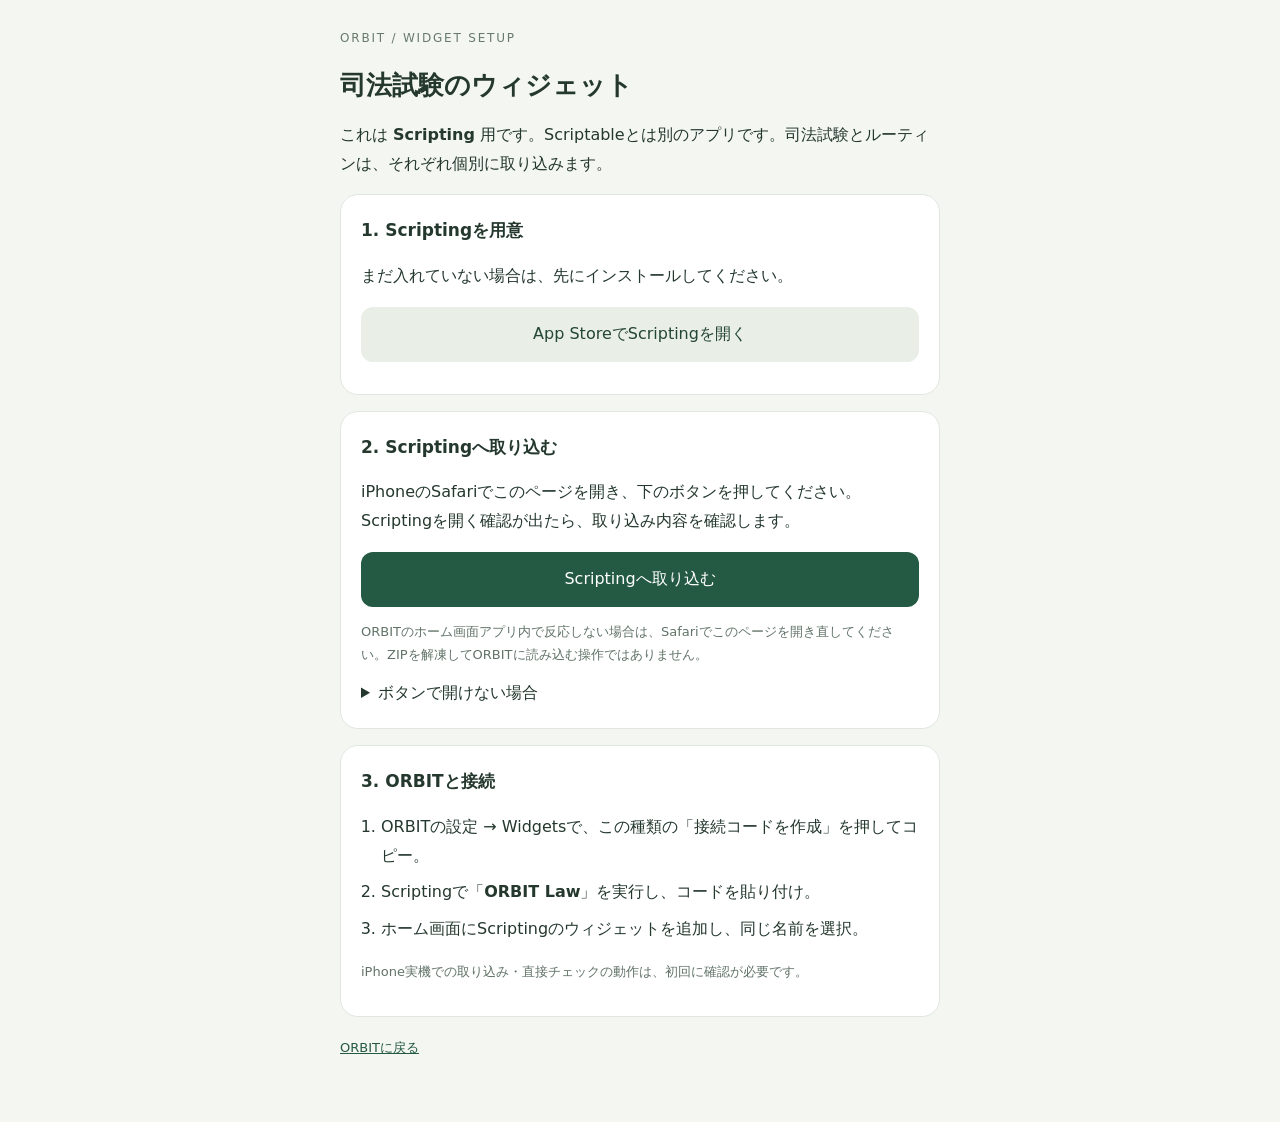
==== widget-install.html @ 0ee0aef5 "Add explicit Scripting import guide and URL-copy fallback" ====
<!doctype html>
<html lang="ja"><head><meta charset="utf-8"><meta name="viewport" content="width=device-width,initial-scale=1"><meta name="theme-color" content="#173f36"><title>ORBIT — ウィジェットの取り込み</title><style>
*{box-sizing:border-box}body{margin:0;background:#f4f6f1;color:#24382e;font-family:system-ui,-apple-system,sans-serif;line-height:1.8}main{max-width:640px;margin:auto;padding:28px 20px 60px}a{color:#245a43}header{font-size:12px;letter-spacing:.15em;color:#687a6c}h1{font-size:26px;line-height:1.4}h2{font-size:17px;margin:0 0 10px}.card{background:white;border:1px solid #e1e7df;border-radius:18px;padding:20px;margin:16px 0}.note{font-size:13px;color:#617368}.btn,button{display:block;border:0;border-radius:12px;padding:13px 16px;background:#245a43;color:#fff;font:inherit;text-align:center;text-decoration:none;cursor:pointer;width:100%;margin:12px 0}.secondary{background:#e9eee7;color:#244635}textarea{width:100%;resize:none;border:1px solid #ccd8ca;border-radius:8px;padding:10px;font:12px/1.7 monospace;overflow-wrap:anywhere}#status{min-height:24px;font-size:13px}.back{font-size:13px}ol{padding-left:20px}li{margin-bottom:8px}
</style></head><body><main><header>ORBIT / WIDGET SETUP</header><h1><span id="label">司法試験</span>のウィジェット</h1><p>これは <strong>Scripting</strong> 用です。Scriptableとは別のアプリです。司法試験とルーティンは、それぞれ個別に取り込みます。</p>
<section class="card"><h2>1. Scriptingを用意</h2><p>まだ入れていない場合は、先にインストールしてください。</p><a class="btn secondary" href="https://apps.apple.com/jp/app/scripting/id6479691128" target="_blank" rel="noopener">App StoreでScriptingを開く</a></section>
<section class="card"><h2>2. Scriptingへ取り込む</h2><p>iPhoneのSafariでこのページを開き、下のボタンを押してください。Scriptingを開く確認が出たら、取り込み内容を確認します。</p><a class="btn" id="install" href="#">Scriptingへ取り込む</a><p class="note">ORBITのホーム画面アプリ内で反応しない場合は、Safariでこのページを開き直してください。ZIPを解凍してORBITに読み込む操作ではありません。</p><details><summary>ボタンで開けない場合</summary><p>下のURLをコピーし、Scripting側のURLから取り込む操作で指定してください。</p><label for="source">このウィジェットの取り込みURL</label><textarea id="source" rows="4" readonly></textarea><button id="copy" class="secondary" type="button">取り込みURLをコピー</button><p id="status" role="status"></p><a id="download" href="#" download>ZIPファイルを保存</a><p class="note">取り込み先はScriptingです。ORBITの「バックアップを読み込む」は使いません。まだエラーになる場合は、表示された文言を教えてください。</p></details></section>
<section class="card"><h2>3. ORBITと接続</h2><ol><li>ORBITの設定 → Widgetsで、この種類の「接続コードを作成」を押してコピー。</li><li>Scriptingで「<strong id="script-name">ORBIT Law</strong>」を実行し、コードを貼り付け。</li><li>ホーム画面にScriptingのウィジェットを追加し、同じ名前を選択。</li></ol><p class="note">iPhone実機での取り込み・直接チェックの動作は、初回に確認が必要です。</p></section><a class="back" href="./">ORBITに戻る</a></main><script>
const kind=new URLSearchParams(location.search).get('kind')==='routine'?'routine':'law',name=kind==='law'?'Law':'Routine',label=kind==='law'?'司法試験':'ルーティン',url=new URL('./widgets/ORBIT-'+name+'.zip',location.href).href;
document.getElementById('label').textContent=label;document.getElementById('script-name').textContent='ORBIT '+name;document.getElementById('install').href='scripting://import_scripts?urls='+encodeURIComponent(JSON.stringify([url]));document.getElementById('source').value=url;document.getElementById('download').href=url;document.getElementById('copy').onclick=async()=>{try{await navigator.clipboard.writeText(url);document.getElementById('status').textContent='コピーしました。Scriptingに貼り付けてください。'}catch{document.getElementById('source').select();document.getElementById('status').textContent='URLを選択しました。コピーしてください。'}};
</script></body></html>
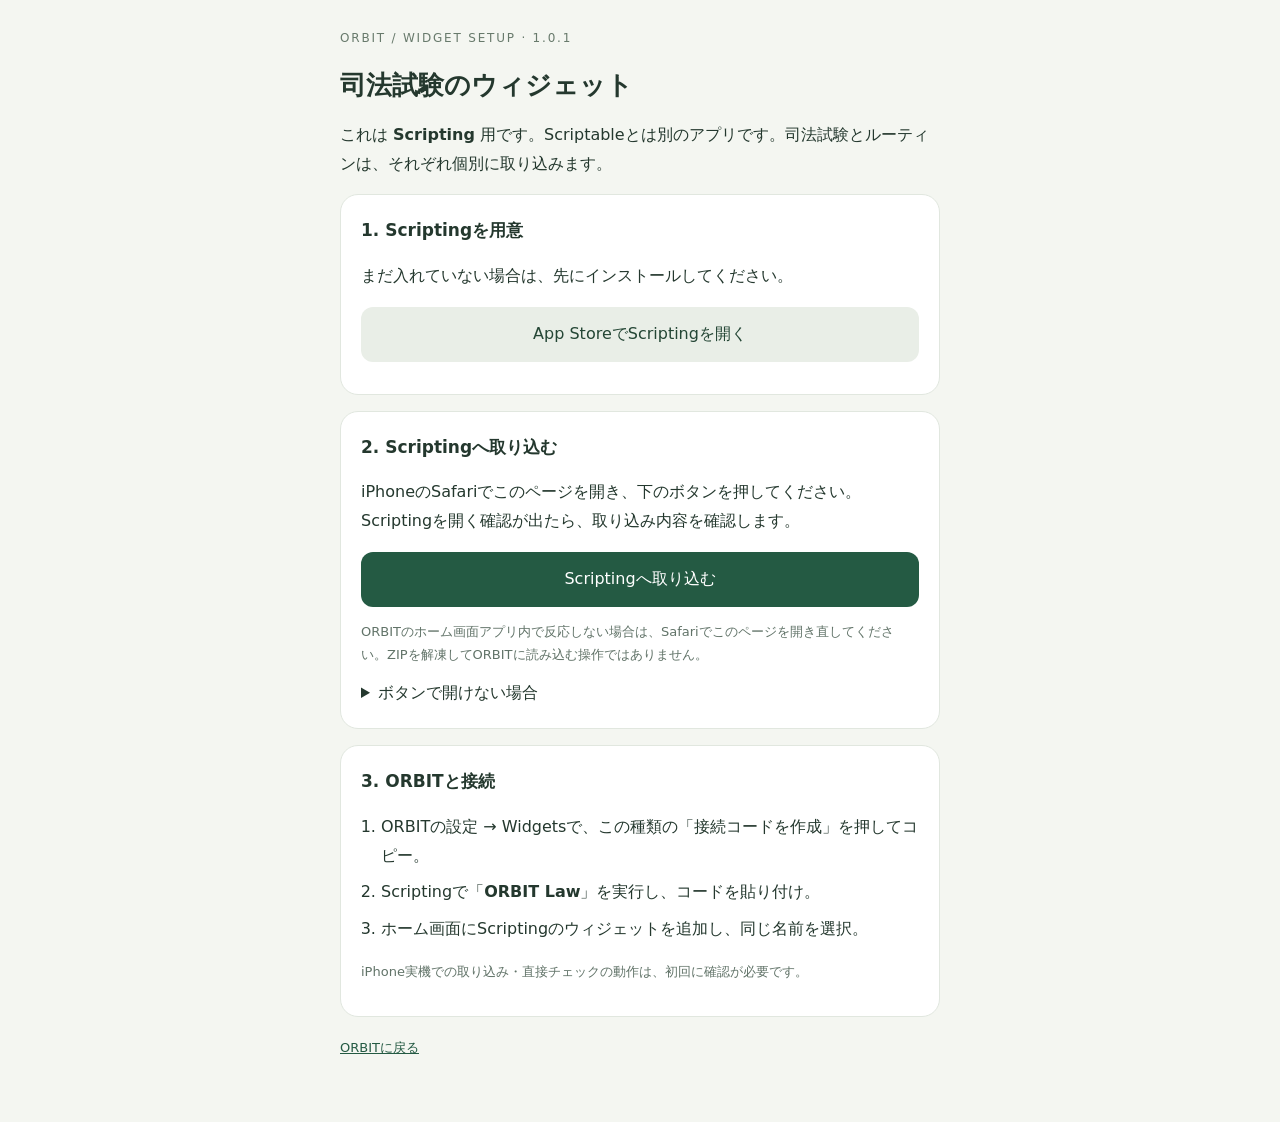
==== commit d8d03f60: "Run widget setup and display in explicit async entry functions" ====
--- a/widget-install.html
+++ b/widget-install.html
@@ -1,10 +1,10 @@
-<!doctype html>
-<html lang="ja"><head><meta charset="utf-8"><meta name="viewport" content="width=device-width,initial-scale=1"><meta name="theme-color" content="#173f36"><title>ORBIT — ウィジェットの取り込み</title><style>
-*{box-sizing:border-box}body{margin:0;background:#f4f6f1;color:#24382e;font-family:system-ui,-apple-system,sans-serif;line-height:1.8}main{max-width:640px;margin:auto;padding:28px 20px 60px}a{color:#245a43}header{font-size:12px;letter-spacing:.15em;color:#687a6c}h1{font-size:26px;line-height:1.4}h2{font-size:17px;margin:0 0 10px}.card{background:white;border:1px solid #e1e7df;border-radius:18px;padding:20px;margin:16px 0}.note{font-size:13px;color:#617368}.btn,button{display:block;border:0;border-radius:12px;padding:13px 16px;background:#245a43;color:#fff;font:inherit;text-align:center;text-decoration:none;cursor:pointer;width:100%;margin:12px 0}.secondary{background:#e9eee7;color:#244635}textarea{width:100%;resize:none;border:1px solid #ccd8ca;border-radius:8px;padding:10px;font:12px/1.7 monospace;overflow-wrap:anywhere}#status{min-height:24px;font-size:13px}.back{font-size:13px}ol{padding-left:20px}li{margin-bottom:8px}
-</style></head><body><main><header>ORBIT / WIDGET SETUP</header><h1><span id="label">司法試験</span>のウィジェット</h1><p>これは <strong>Scripting</strong> 用です。Scriptableとは別のアプリです。司法試験とルーティンは、それぞれ個別に取り込みます。</p>
-<section class="card"><h2>1. Scriptingを用意</h2><p>まだ入れていない場合は、先にインストールしてください。</p><a class="btn secondary" href="https://apps.apple.com/jp/app/scripting/id6479691128" target="_blank" rel="noopener">App StoreでScriptingを開く</a></section>
-<section class="card"><h2>2. Scriptingへ取り込む</h2><p>iPhoneのSafariでこのページを開き、下のボタンを押してください。Scriptingを開く確認が出たら、取り込み内容を確認します。</p><a class="btn" id="install" href="#">Scriptingへ取り込む</a><p class="note">ORBITのホーム画面アプリ内で反応しない場合は、Safariでこのページを開き直してください。ZIPを解凍してORBITに読み込む操作ではありません。</p><details><summary>ボタンで開けない場合</summary><p>下のURLをコピーし、Scripting側のURLから取り込む操作で指定してください。</p><label for="source">このウィジェットの取り込みURL</label><textarea id="source" rows="4" readonly></textarea><button id="copy" class="secondary" type="button">取り込みURLをコピー</button><p id="status" role="status"></p><a id="download" href="#" download>ZIPファイルを保存</a><p class="note">取り込み先はScriptingです。ORBITの「バックアップを読み込む」は使いません。まだエラーになる場合は、表示された文言を教えてください。</p></details></section>
-<section class="card"><h2>3. ORBITと接続</h2><ol><li>ORBITの設定 → Widgetsで、この種類の「接続コードを作成」を押してコピー。</li><li>Scriptingで「<strong id="script-name">ORBIT Law</strong>」を実行し、コードを貼り付け。</li><li>ホーム画面にScriptingのウィジェットを追加し、同じ名前を選択。</li></ol><p class="note">iPhone実機での取り込み・直接チェックの動作は、初回に確認が必要です。</p></section><a class="back" href="./">ORBITに戻る</a></main><script>
-const kind=new URLSearchParams(location.search).get('kind')==='routine'?'routine':'law',name=kind==='law'?'Law':'Routine',label=kind==='law'?'司法試験':'ルーティン',url=new URL('./widgets/ORBIT-'+name+'.zip',location.href).href;
-document.getElementById('label').textContent=label;document.getElementById('script-name').textContent='ORBIT '+name;document.getElementById('install').href='scripting://import_scripts?urls='+encodeURIComponent(JSON.stringify([url]));document.getElementById('source').value=url;document.getElementById('download').href=url;document.getElementById('copy').onclick=async()=>{try{await navigator.clipboard.writeText(url);document.getElementById('status').textContent='コピーしました。Scriptingに貼り付けてください。'}catch{document.getElementById('source').select();document.getElementById('status').textContent='URLを選択しました。コピーしてください。'}};
+<!doctype html>
+<html lang="ja"><head><meta charset="utf-8"><meta name="viewport" content="width=device-width,initial-scale=1"><meta name="theme-color" content="#173f36"><title>ORBIT — ウィジェットの取り込み</title><style>
+*{box-sizing:border-box}body{margin:0;background:#f4f6f1;color:#24382e;font-family:system-ui,-apple-system,sans-serif;line-height:1.8}main{max-width:640px;margin:auto;padding:28px 20px 60px}a{color:#245a43}header{font-size:12px;letter-spacing:.15em;color:#687a6c}h1{font-size:26px;line-height:1.4}h2{font-size:17px;margin:0 0 10px}.card{background:white;border:1px solid #e1e7df;border-radius:18px;padding:20px;margin:16px 0}.note{font-size:13px;color:#617368}.btn,button{display:block;border:0;border-radius:12px;padding:13px 16px;background:#245a43;color:#fff;font:inherit;text-align:center;text-decoration:none;cursor:pointer;width:100%;margin:12px 0}.secondary{background:#e9eee7;color:#244635}textarea{width:100%;resize:none;border:1px solid #ccd8ca;border-radius:8px;padding:10px;font:12px/1.7 monospace;overflow-wrap:anywhere}#status{min-height:24px;font-size:13px}.back{font-size:13px}ol{padding-left:20px}li{margin-bottom:8px}
+</style></head><body><main><header>ORBIT / WIDGET SETUP · 1.0.1</header><h1><span id="label">司法試験</span>のウィジェット</h1><p>これは <strong>Scripting</strong> 用です。Scriptableとは別のアプリです。司法試験とルーティンは、それぞれ個別に取り込みます。</p>
+<section class="card"><h2>1. Scriptingを用意</h2><p>まだ入れていない場合は、先にインストールしてください。</p><a class="btn secondary" href="https://apps.apple.com/jp/app/scripting/id6479691128" target="_blank" rel="noopener">App StoreでScriptingを開く</a></section>
+<section class="card"><h2>2. Scriptingへ取り込む</h2><p>iPhoneのSafariでこのページを開き、下のボタンを押してください。Scriptingを開く確認が出たら、取り込み内容を確認します。</p><a class="btn" id="install" href="#">Scriptingへ取り込む</a><p class="note">ORBITのホーム画面アプリ内で反応しない場合は、Safariでこのページを開き直してください。ZIPを解凍してORBITに読み込む操作ではありません。</p><details><summary>ボタンで開けない場合</summary><p>下のURLをコピーし、Scripting側のURLから取り込む操作で指定してください。</p><label for="source">このウィジェットの取り込みURL</label><textarea id="source" rows="4" readonly></textarea><button id="copy" class="secondary" type="button">取り込みURLをコピー</button><p id="status" role="status"></p><a id="download" href="#" download>ZIPファイルを保存</a><p class="note">取り込み先はScriptingです。ORBITの「バックアップを読み込む」は使いません。まだエラーになる場合は、表示された文言を教えてください。</p></details></section>
+<section class="card"><h2>3. ORBITと接続</h2><ol><li>ORBITの設定 → Widgetsで、この種類の「接続コードを作成」を押してコピー。</li><li>Scriptingで「<strong id="script-name">ORBIT Law</strong>」を実行し、コードを貼り付け。</li><li>ホーム画面にScriptingのウィジェットを追加し、同じ名前を選択。</li></ol><p class="note">iPhone実機での取り込み・直接チェックの動作は、初回に確認が必要です。</p></section><a class="back" href="./">ORBITに戻る</a></main><script>
+const kind=new URLSearchParams(location.search).get('kind')==='routine'?'routine':'law',name=kind==='law'?'Law':'Routine',label=kind==='law'?'司法試験':'ルーティン',url=new URL('./widgets/ORBIT-'+name+'.zip?v=1.0.1',location.href).href;
+document.getElementById('label').textContent=label;document.getElementById('script-name').textContent='ORBIT '+name;document.getElementById('install').href='scripting://import_scripts?urls='+encodeURIComponent(JSON.stringify([url]));document.getElementById('source').value=url;document.getElementById('download').href=url;document.getElementById('copy').onclick=async()=>{try{await navigator.clipboard.writeText(url);document.getElementById('status').textContent='コピーしました。Scriptingに貼り付けてください。'}catch{document.getElementById('source').select();document.getElementById('status').textContent='URLを選択しました。コピーしてください。'}};
 </script></body></html>
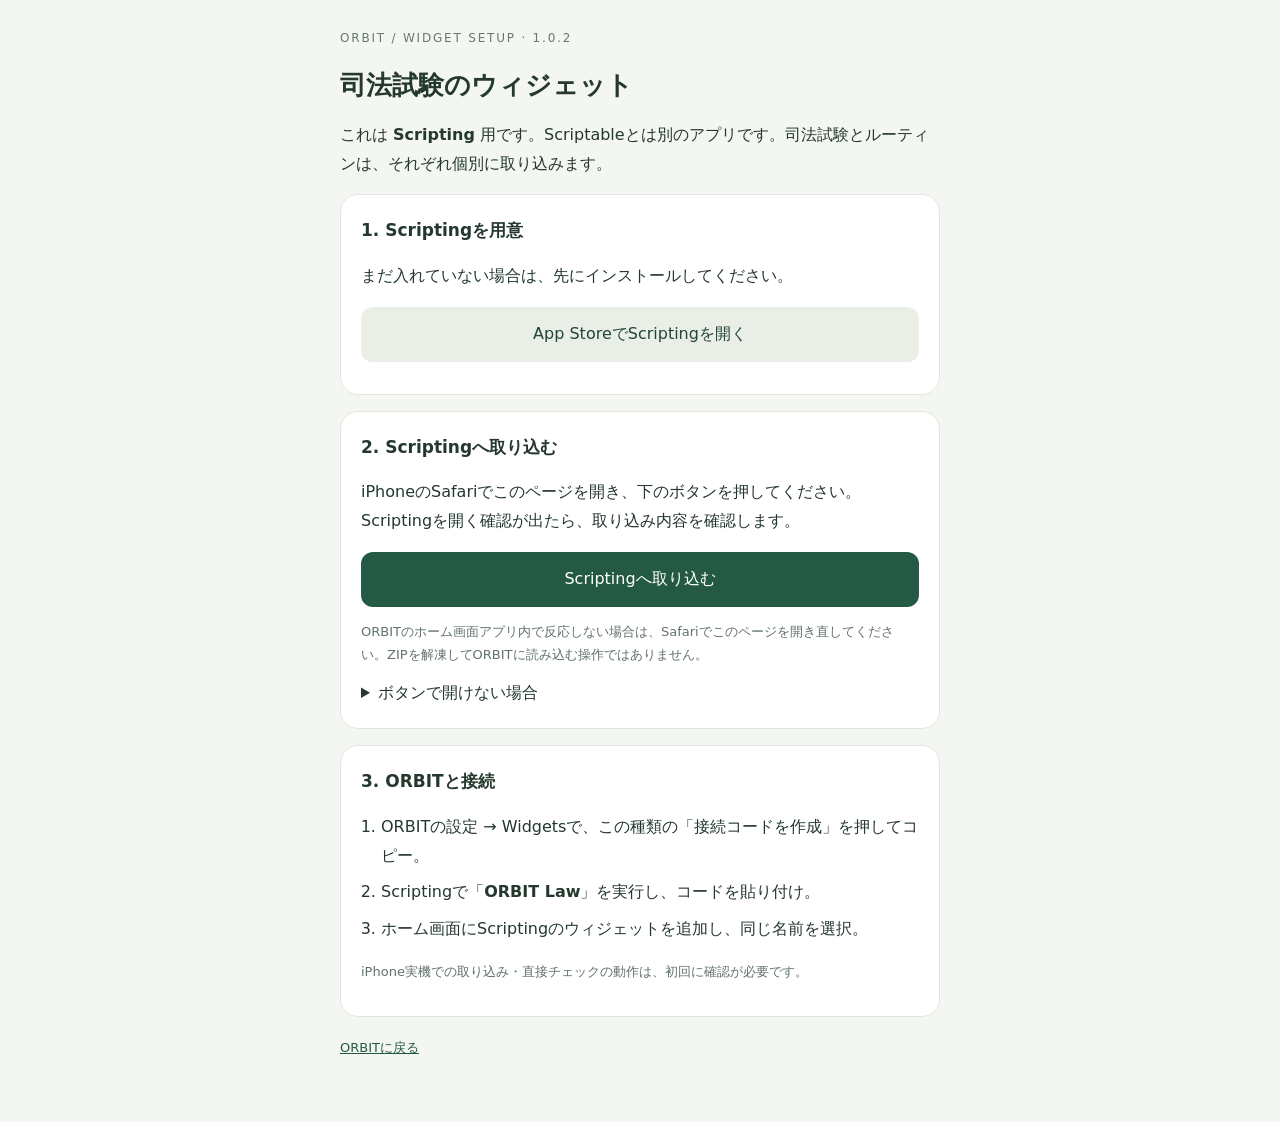
==== commit 1416b35d: "Fit widget content and controls to each home-screen size" ====
--- a/widget-install.html
+++ b/widget-install.html
@@ -1,10 +1,10 @@
 <!doctype html>
 <html lang="ja"><head><meta charset="utf-8"><meta name="viewport" content="width=device-width,initial-scale=1"><meta name="theme-color" content="#173f36"><title>ORBIT — ウィジェットの取り込み</title><style>
 *{box-sizing:border-box}body{margin:0;background:#f4f6f1;color:#24382e;font-family:system-ui,-apple-system,sans-serif;line-height:1.8}main{max-width:640px;margin:auto;padding:28px 20px 60px}a{color:#245a43}header{font-size:12px;letter-spacing:.15em;color:#687a6c}h1{font-size:26px;line-height:1.4}h2{font-size:17px;margin:0 0 10px}.card{background:white;border:1px solid #e1e7df;border-radius:18px;padding:20px;margin:16px 0}.note{font-size:13px;color:#617368}.btn,button{display:block;border:0;border-radius:12px;padding:13px 16px;background:#245a43;color:#fff;font:inherit;text-align:center;text-decoration:none;cursor:pointer;width:100%;margin:12px 0}.secondary{background:#e9eee7;color:#244635}textarea{width:100%;resize:none;border:1px solid #ccd8ca;border-radius:8px;padding:10px;font:12px/1.7 monospace;overflow-wrap:anywhere}#status{min-height:24px;font-size:13px}.back{font-size:13px}ol{padding-left:20px}li{margin-bottom:8px}
-</style></head><body><main><header>ORBIT / WIDGET SETUP · 1.0.1</header><h1><span id="label">司法試験</span>のウィジェット</h1><p>これは <strong>Scripting</strong> 用です。Scriptableとは別のアプリです。司法試験とルーティンは、それぞれ個別に取り込みます。</p>
+</style></head><body><main><header>ORBIT / WIDGET SETUP · 1.0.2</header><h1><span id="label">司法試験</span>のウィジェット</h1><p>これは <strong>Scripting</strong> 用です。Scriptableとは別のアプリです。司法試験とルーティンは、それぞれ個別に取り込みます。</p>
 <section class="card"><h2>1. Scriptingを用意</h2><p>まだ入れていない場合は、先にインストールしてください。</p><a class="btn secondary" href="https://apps.apple.com/jp/app/scripting/id6479691128" target="_blank" rel="noopener">App StoreでScriptingを開く</a></section>
 <section class="card"><h2>2. Scriptingへ取り込む</h2><p>iPhoneのSafariでこのページを開き、下のボタンを押してください。Scriptingを開く確認が出たら、取り込み内容を確認します。</p><a class="btn" id="install" href="#">Scriptingへ取り込む</a><p class="note">ORBITのホーム画面アプリ内で反応しない場合は、Safariでこのページを開き直してください。ZIPを解凍してORBITに読み込む操作ではありません。</p><details><summary>ボタンで開けない場合</summary><p>下のURLをコピーし、Scripting側のURLから取り込む操作で指定してください。</p><label for="source">このウィジェットの取り込みURL</label><textarea id="source" rows="4" readonly></textarea><button id="copy" class="secondary" type="button">取り込みURLをコピー</button><p id="status" role="status"></p><a id="download" href="#" download>ZIPファイルを保存</a><p class="note">取り込み先はScriptingです。ORBITの「バックアップを読み込む」は使いません。まだエラーになる場合は、表示された文言を教えてください。</p></details></section>
 <section class="card"><h2>3. ORBITと接続</h2><ol><li>ORBITの設定 → Widgetsで、この種類の「接続コードを作成」を押してコピー。</li><li>Scriptingで「<strong id="script-name">ORBIT Law</strong>」を実行し、コードを貼り付け。</li><li>ホーム画面にScriptingのウィジェットを追加し、同じ名前を選択。</li></ol><p class="note">iPhone実機での取り込み・直接チェックの動作は、初回に確認が必要です。</p></section><a class="back" href="./">ORBITに戻る</a></main><script>
-const kind=new URLSearchParams(location.search).get('kind')==='routine'?'routine':'law',name=kind==='law'?'Law':'Routine',label=kind==='law'?'司法試験':'ルーティン',url=new URL('./widgets/ORBIT-'+name+'.zip?v=1.0.1',location.href).href;
+const kind=new URLSearchParams(location.search).get('kind')==='routine'?'routine':'law',name=kind==='law'?'Law':'Routine',label=kind==='law'?'司法試験':'ルーティン',url=new URL('./widgets/ORBIT-'+name+'.zip?v=1.0.2',location.href).href;
 document.getElementById('label').textContent=label;document.getElementById('script-name').textContent='ORBIT '+name;document.getElementById('install').href='scripting://import_scripts?urls='+encodeURIComponent(JSON.stringify([url]));document.getElementById('source').value=url;document.getElementById('download').href=url;document.getElementById('copy').onclick=async()=>{try{await navigator.clipboard.writeText(url);document.getElementById('status').textContent='コピーしました。Scriptingに貼り付けてください。'}catch{document.getElementById('source').select();document.getElementById('status').textContent='URLを選択しました。コピーしてください。'}};
 </script></body></html>
